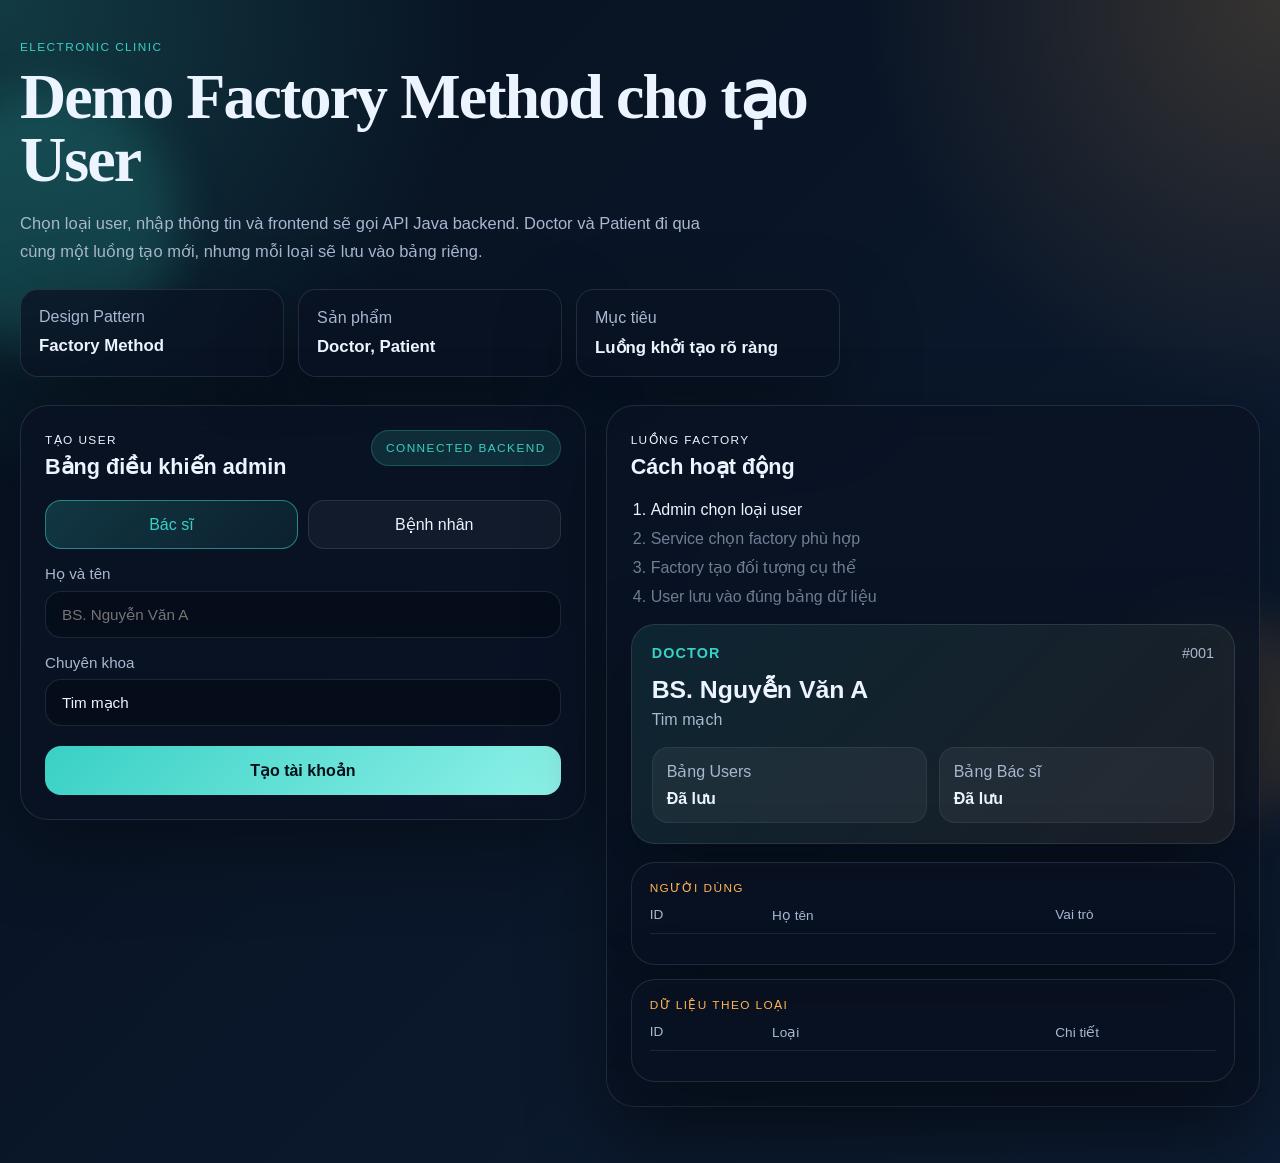
==== frontend/index.html @ 754704b1 "Added Demo Patch 1" ====
<!DOCTYPE html>
<html lang="en">
<head>
  <meta charset="UTF-8" />
  <meta name="viewport" content="width=device-width, initial-scale=1.0" />
  <title>Electronic Clinic | Demo Factory Method</title>
  <link rel="stylesheet" href="styles.css" />
</head>
<body>
  <div class="bg-orb orb-a"></div>
  <div class="bg-orb orb-b"></div>

  <main class="shell">
    <section class="hero">
      <div class="eyebrow">Electronic Clinic</div>
      <h1>Demo Factory Method cho tạo User</h1>
      <p>
        Chọn loại user, nhập thông tin và frontend sẽ gọi API Java backend.
        Doctor và Patient đi qua cùng một luồng tạo mới, nhưng mỗi loại sẽ lưu vào bảng riêng.
      </p>

      <div class="stats">
        <div class="stat-card">
          <span>Design Pattern</span>
          <strong>Factory Method</strong>
        </div>
        <div class="stat-card">
          <span>Sản phẩm</span>
          <strong>Doctor, Patient</strong>
        </div>
        <div class="stat-card">
          <span>Mục tiêu</span>
          <strong>Luồng khởi tạo rõ ràng</strong>
        </div>
      </div>
    </section>

    <section class="workspace">
      <div class="panel form-panel">
        <div class="panel-header">
          <div>
            <span class="panel-label">Tạo user</span>
            <h2>Bảng điều khiển admin</h2>
          </div>
          <div class="badge">Connected Backend</div>
        </div>

        <form id="userForm" class="form">
          <div class="role-switch" role="group" aria-label="Loại user">
            <button type="button" class="role-btn active" data-role="Doctor">Bác sĩ</button>
            <button type="button" class="role-btn" data-role="Patient">Bệnh nhân</button>
          </div>

          <label>
            Họ và tên
            <input id="fullName" type="text" placeholder="BS. Nguyễn Văn A" required />
          </label>

          <label id="dynamicLabel">
            Chuyên khoa
            <input id="specialtyOrCondition" type="text" placeholder="Tim mạch" required />
          </label>

          <button type="submit" class="primary-btn">Tạo tài khoản</button>
        </form>
      </div>

      <div class="panel output-panel">
        <div class="panel-header">
          <div>
            <span class="panel-label">Luồng factory</span>
            <h2>Cách hoạt động</h2>
          </div>
          <!-- <div class="badge ghost">Không cần backend</div> -->
        </div>

        <ol class="steps" id="steps">
          <li class="active">Admin chọn loại user</li>
          <li>Service chọn factory phù hợp</li>
          <li>Factory tạo đối tượng cụ thể</li>
          <li>User lưu vào đúng bảng dữ liệu</li>
        </ol>

        <div class="result-card" id="resultCard">
          <div class="result-top">
            <span class="result-role" id="resultRole">Doctor</span>
            <span class="result-id" id="resultId">#001</span>
          </div>
          <h3 id="resultName">BS. Nguyễn Văn A</h3>
          <p id="resultMeta">Tim mạch</p>
          <div class="table-grid">
            <div class="table-box">
              <span>Bảng Users</span>
              <strong>Đã lưu</strong>
            </div>
            <div class="table-box">
              <span id="secondaryTableLabel">Bảng Doctor</span>
              <strong>Đã lưu</strong>
            </div>
          </div>
        </div>

        <div class="tables">
          <div class="table-card">
            <div class="table-title">Người dùng</div>
            <div class="table-head">
              <span>ID</span><span>Họ tên</span><span>Vai trò</span>
            </div>
            <div id="usersTable" class="table-body"></div>
          </div>

          <div class="table-card">
            <div class="table-title">Dữ liệu theo loại</div>
            <div class="table-head">
              <span>ID</span><span>Loại</span><span>Chi tiết</span>
            </div>
            <div id="detailTable" class="table-body"></div>
          </div>
        </div>
      </div>
    </section>
  </main>

  <script src="app.js"></script>
</body>
</html>
---- frontend/styles.css ----
:root {
  --bg: #07111f;
  --bg-2: #0d1c33;
  --panel: rgba(9, 18, 35, 0.78);
  --panel-border: rgba(148, 163, 184, 0.18);
  --text: #ecf4ff;
  --muted: #a9b7d0;
  --accent: #39d0c5;
  --accent-2: #ffb454;
  --danger: #ff6b6b;
  --shadow: 0 30px 80px rgba(0, 0, 0, 0.35);
}

* {
  box-sizing: border-box;
}

html, body {
  margin: 0;
  min-height: 100%;
}

body {
  font-family: "Segoe UI", "Aptos", sans-serif;
  color: var(--text);
  background:
    radial-gradient(circle at top left, rgba(57, 208, 197, 0.22), transparent 28%),
    radial-gradient(circle at top right, rgba(255, 180, 84, 0.18), transparent 24%),
    linear-gradient(135deg, var(--bg), var(--bg-2));
  overflow-x: hidden;
}

.bg-orb {
  position: fixed;
  border-radius: 999px;
  filter: blur(24px);
  opacity: 0.55;
  z-index: 0;
  animation: drift 14s ease-in-out infinite alternate;
}

.orb-a {
  width: 260px;
  height: 260px;
  top: 10%;
  left: -80px;
  background: rgba(57, 208, 197, 0.32);
}

.orb-b {
  width: 220px;
  height: 220px;
  right: -40px;
  bottom: 8%;
  background: rgba(255, 180, 84, 0.28);
  animation-delay: -6s;
}

.shell {
  position: relative;
  z-index: 1;
  width: min(1240px, calc(100% - 32px));
  margin: 0 auto;
  padding: 40px 0 56px;
}

.hero {
  max-width: 820px;
  margin-bottom: 28px;
}

.eyebrow,
.panel-label,
.table-title,
.badge {
  letter-spacing: 0.12em;
  text-transform: uppercase;
  font-size: 0.74rem;
}

.eyebrow {
  color: var(--accent);
  margin-bottom: 12px;
}

h1 {
  margin: 0;
  font-family: Georgia, "Times New Roman", serif;
  font-size: clamp(2.5rem, 5vw, 4.75rem);
  line-height: 0.98;
  letter-spacing: -0.03em;
}

.hero p {
  max-width: 680px;
  color: var(--muted);
  font-size: 1.03rem;
  line-height: 1.7;
  margin: 18px 0 0;
}

.stats {
  display: grid;
  grid-template-columns: repeat(3, minmax(0, 1fr));
  gap: 14px;
  margin-top: 24px;
}

.stat-card,
.panel,
.result-card,
.table-card {
  border: 1px solid var(--panel-border);
  background: var(--panel);
  backdrop-filter: blur(16px);
  box-shadow: var(--shadow);
}

.stat-card {
  border-radius: 18px;
  padding: 18px;
}

.stat-card span,
.panel-header p,
.result-top,
.table-head,
.table-body,
.steps,
label {
  color: var(--muted);
}

.stat-card strong {
  display: block;
  margin-top: 10px;
  font-size: 1.05rem;
}

.workspace {
  display: grid;
  grid-template-columns: 1.02fr 1.18fr;
  gap: 20px;
  align-items: start;
}

.panel {
  border-radius: 28px;
  padding: 24px;
}

.panel-header {
  display: flex;
  align-items: start;
  justify-content: space-between;
  gap: 12px;
  margin-bottom: 20px;
}

.panel-header h2 {
  margin: 6px 0 0;
  font-size: 1.35rem;
}

.badge {
  padding: 10px 14px;
  border-radius: 999px;
  background: rgba(57, 208, 197, 0.14);
  color: var(--accent);
  border: 1px solid rgba(57, 208, 197, 0.25);
  white-space: nowrap;
}

.badge.ghost {
  background: rgba(255, 255, 255, 0.04);
  color: var(--accent-2);
  border-color: rgba(255, 180, 84, 0.2);
}

.form {
  display: grid;
  gap: 16px;
}

.role-switch {
  display: grid;
  grid-template-columns: repeat(2, minmax(0, 1fr));
  gap: 10px;
}

.role-btn,
.primary-btn,
input {
  border-radius: 16px;
  border: 1px solid rgba(148, 163, 184, 0.18);
  font: inherit;
}

.role-btn {
  background: rgba(255, 255, 255, 0.04);
  color: var(--text);
  padding: 14px 16px;
  cursor: pointer;
  transition: transform 0.2s ease, background 0.2s ease, border-color 0.2s ease;
}

.role-btn:hover,
.primary-btn:hover {
  transform: translateY(-1px);
}

.role-btn.active {
  background: linear-gradient(135deg, rgba(57, 208, 197, 0.2), rgba(57, 208, 197, 0.08));
  border-color: rgba(57, 208, 197, 0.55);
  color: var(--accent);
}

label {
  display: grid;
  gap: 8px;
  font-size: 0.95rem;
}

input {
  background: rgba(3, 8, 18, 0.5);
  color: var(--text);
  padding: 14px 16px;
  outline: none;
}

input:focus {
  border-color: rgba(57, 208, 197, 0.55);
  box-shadow: 0 0 0 4px rgba(57, 208, 197, 0.1);
}

.primary-btn {
  margin-top: 4px;
  padding: 15px 18px;
  border: none;
  cursor: pointer;
  font-weight: 700;
  color: #03111b;
  background: linear-gradient(135deg, var(--accent), #8ef1e7);
}

.steps {
  margin: 0 0 18px;
  padding-left: 20px;
  display: grid;
  gap: 10px;
}

.steps li {
  opacity: 0.65;
}

.steps li.active {
  opacity: 1;
  color: var(--text);
}

.result-card {
  border-radius: 24px;
  padding: 20px;
  margin-bottom: 18px;
  background:
    linear-gradient(135deg, rgba(57, 208, 197, 0.1), rgba(255, 180, 84, 0.08)),
    var(--panel);
}

.result-top {
  display: flex;
  align-items: center;
  justify-content: space-between;
  gap: 12px;
  font-size: 0.9rem;
}

.result-role {
  color: var(--accent);
  font-weight: 700;
  letter-spacing: 0.08em;
  text-transform: uppercase;
}

.result-id {
  color: var(--muted);
}

.result-card h3 {
  margin: 14px 0 6px;
  font-size: 1.55rem;
}

.result-card p {
  margin: 0;
  color: var(--muted);
}

.table-grid {
  display: grid;
  grid-template-columns: repeat(2, minmax(0, 1fr));
  gap: 12px;
  margin-top: 18px;
}

.table-box {
  border-radius: 16px;
  padding: 14px;
  background: rgba(255, 255, 255, 0.05);
  border: 1px solid rgba(148, 163, 184, 0.12);
}

.table-box span {
  display: block;
  color: var(--muted);
  margin-bottom: 8px;
}

.table-box strong {
  color: var(--text);
}

.tables {
  display: grid;
  grid-template-columns: 1fr;
  gap: 14px;
}

.table-card {
  border-radius: 24px;
  padding: 18px;
}

.table-title {
  color: var(--accent-2);
  margin-bottom: 12px;
}

.table-head,
.row {
  display: grid;
  grid-template-columns: 0.7fr 1.7fr 1fr;
  gap: 10px;
}

.table-head {
  padding: 0 0 10px;
  border-bottom: 1px solid rgba(148, 163, 184, 0.14);
  font-size: 0.85rem;
}

.table-body {
  display: grid;
  gap: 10px;
  margin-top: 12px;
}

.row {
  padding: 12px 0;
  border-bottom: 1px solid rgba(148, 163, 184, 0.1);
  align-items: center;
  font-size: 0.95rem;
}

.row:last-child {
  border-bottom: none;
}

.row .role-pill {
  display: inline-flex;
  justify-content: center;
  align-items: center;
  width: fit-content;
  padding: 6px 10px;
  border-radius: 999px;
  background: rgba(57, 208, 197, 0.12);
  color: var(--accent);
  font-size: 0.8rem;
}

.detail-pill {
  color: var(--accent-2);
}

.flash {
  animation: flash 0.55s ease;
}

@keyframes drift {
  from { transform: translateY(0) translateX(0); }
  to { transform: translateY(18px) translateX(18px); }
}

@keyframes flash {
  0% { transform: scale(0.98); }
  50% { transform: scale(1.01); }
  100% { transform: scale(1); }
}

@media (max-width: 1080px) {
  .workspace {
    grid-template-columns: 1fr;
  }

  .stats {
    grid-template-columns: 1fr;
  }
}

@media (max-width: 720px) {
  .shell {
    width: min(100% - 20px, 1240px);
    padding-top: 18px;
  }

  .panel {
    padding: 18px;
    border-radius: 22px;
  }

  .table-head,
  .row {
    grid-template-columns: 0.7fr 1.4fr 1fr;
    font-size: 0.8rem;
  }

  .table-grid {
    grid-template-columns: 1fr;
  }
}
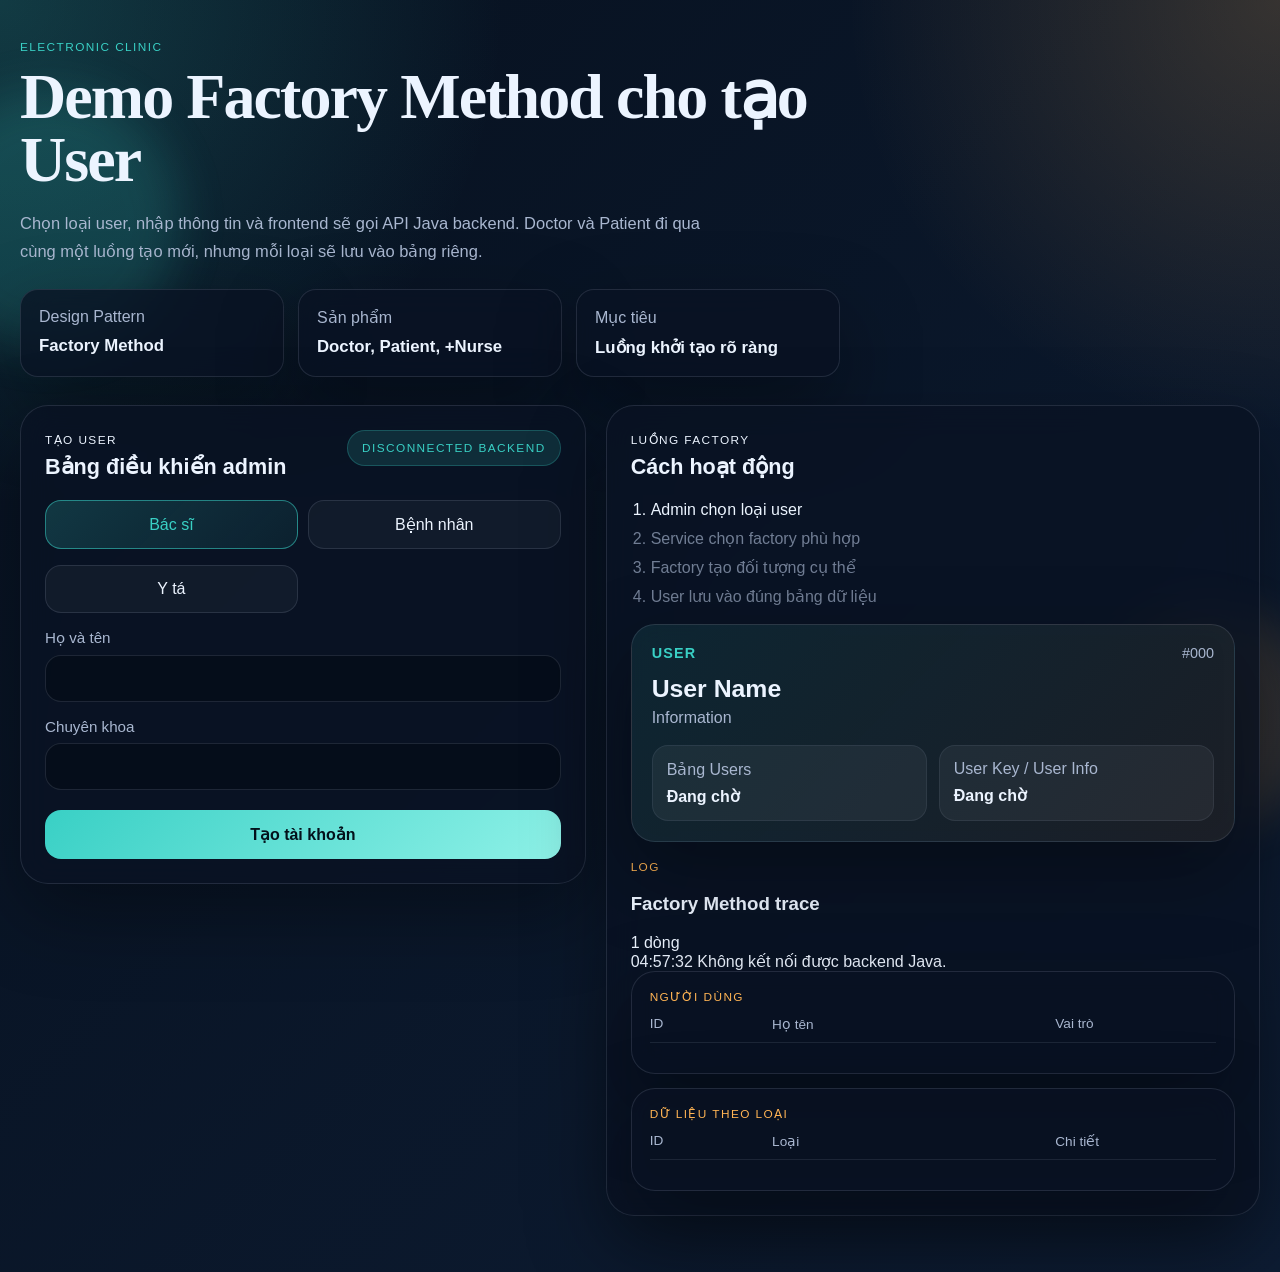
==== commit 56b78089: "Hoan thien Demo" ====
--- a/frontend/index.html
+++ b/frontend/index.html
@@ -26,7 +26,7 @@
         </div>
         <div class="stat-card">
           <span>Sản phẩm</span>
-          <strong>Doctor, Patient</strong>
+          <strong>Doctor, Patient, +Nurse</strong>
         </div>
         <div class="stat-card">
           <span>Mục tiêu</span>
@@ -42,7 +42,7 @@
             <span class="panel-label">Tạo user</span>
             <h2>Bảng điều khiển admin</h2>
           </div>
-          <div class="badge">Connected Backend</div>
+          <div class="badge disconnected" id="backendStatus">Disconnected Backend</div>
         </div>
 
         <form id="userForm" class="form">
@@ -51,14 +51,20 @@
             <button type="button" class="role-btn" data-role="Patient">Bệnh nhân</button>
           </div>
 
+          <!-- Nurse extension - uncomment when you want to enable Nurse in the UI. -->
+          <div class="role-switch nurse-extension" role="group" aria-label="Loại user mở rộng">
+            <button type="button" class="role-btn" data-role="Nurse">Y tá</button>
+          </div>
+         
+
           <label>
             Họ và tên
-            <input id="fullName" type="text" placeholder="BS. Nguyễn Văn A" required />
+            <input id="fullName" type="text" placeholder="" required />
           </label>
 
           <label id="dynamicLabel">
             Chuyên khoa
-            <input id="specialtyOrCondition" type="text" placeholder="Tim mạch" required />
+            <input id="userInformation" type="text" placeholder="" required />
           </label>
 
           <button type="submit" class="primary-btn">Tạo tài khoản</button>
@@ -83,21 +89,34 @@
 
         <div class="result-card" id="resultCard">
           <div class="result-top">
-            <span class="result-role" id="resultRole">Doctor</span>
-            <span class="result-id" id="resultId">#001</span>
+            <span class="result-role" id="resultRole">User</span>
+            <span class="result-id" id="resultId">#000</span>
           </div>
-          <h3 id="resultName">BS. Nguyễn Văn A</h3>
-          <p id="resultMeta">Tim mạch</p>
+          <h3 id="resultName">User Name</h3>
+          <p id="resultMeta">Information</p>
           <div class="table-grid">
             <div class="table-box">
               <span>Bảng Users</span>
-              <strong>Đã lưu</strong>
+              <strong>Đang chờ</strong>
             </div>
             <div class="table-box">
               <span id="secondaryTableLabel">Bảng Doctor</span>
-              <strong>Đã lưu</strong>
+              <strong>Đang chờ</strong>
             </div>
           </div>
+      
+         
+        </div>
+
+        <div class="log-card">
+          <div class="log-header">
+            <div>
+              <div class="table-title">Log</div>
+              <h3>Factory Method trace</h3>
+            </div>
+            <div class="log-count" id="logCount">0 dòng</div>
+          </div>
+          <div class="log-list" id="logList" aria-live="polite"></div>
         </div>
 
         <div class="tables">
